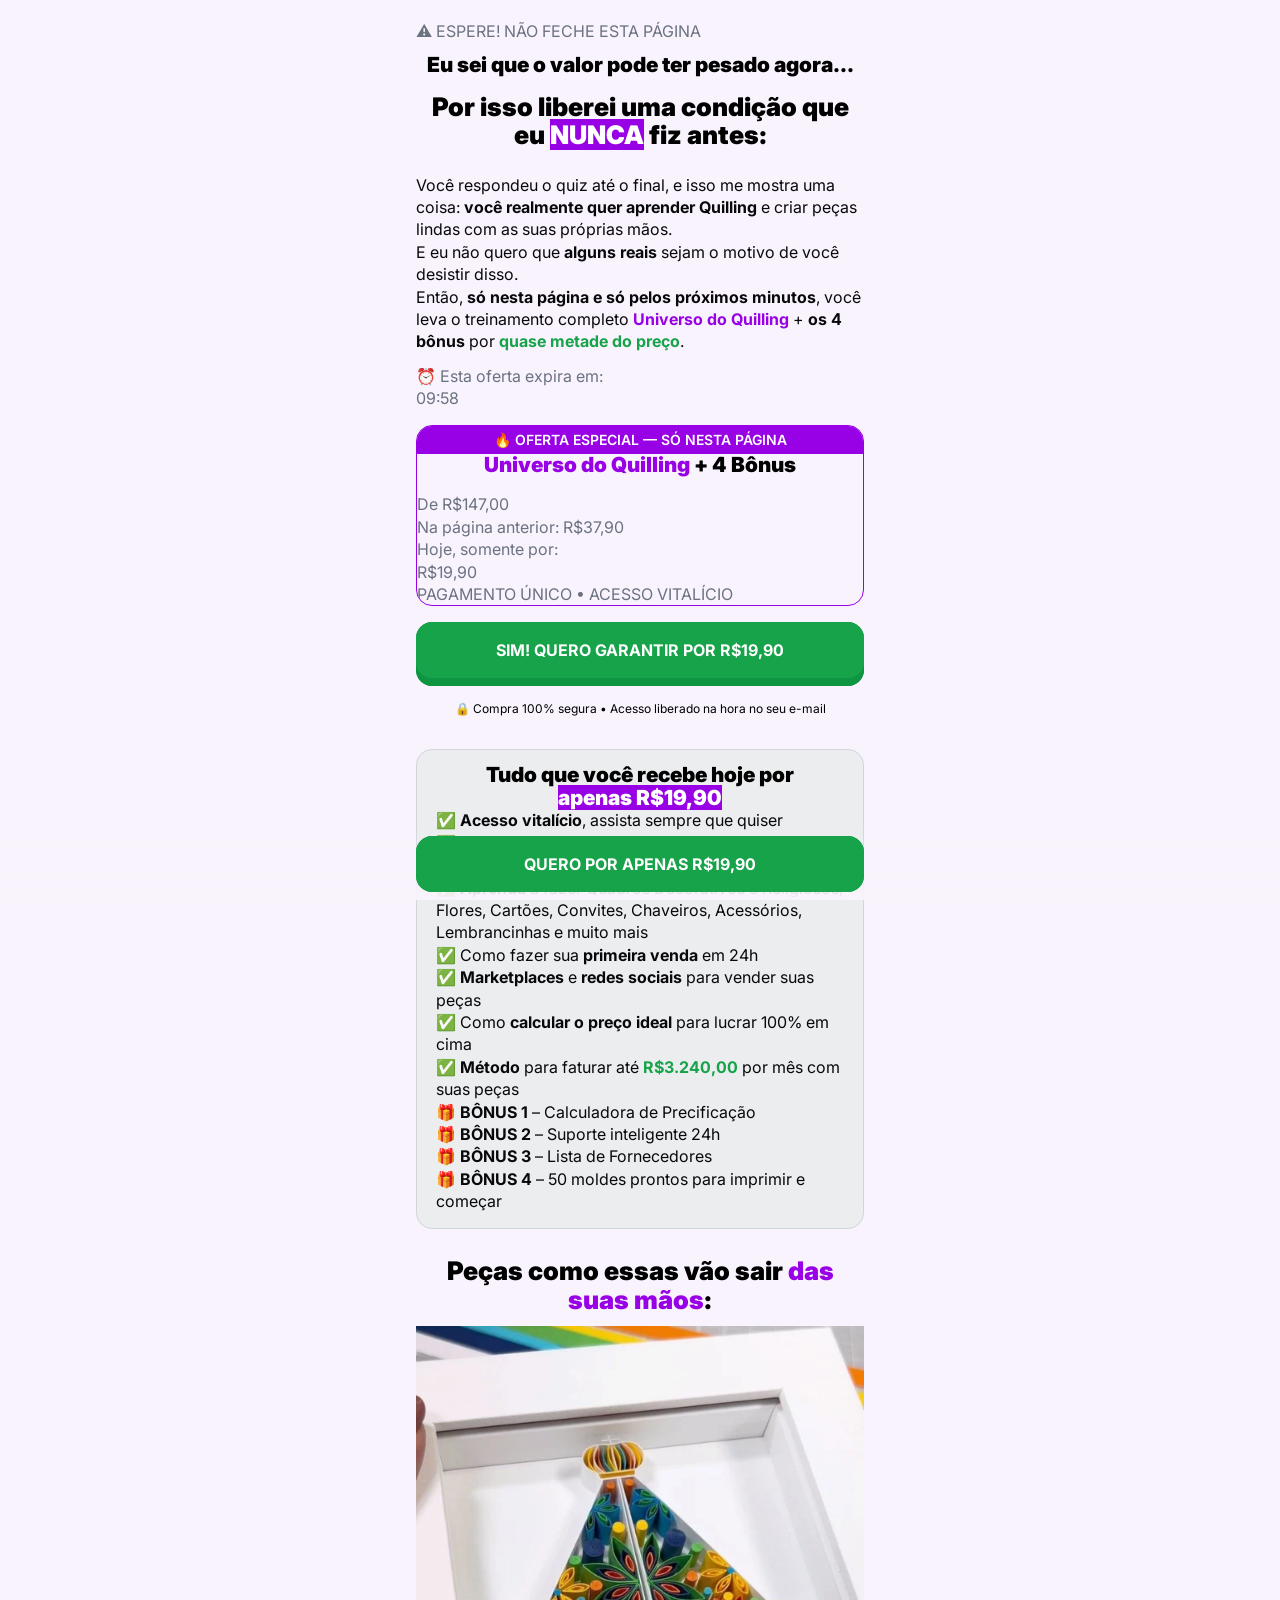
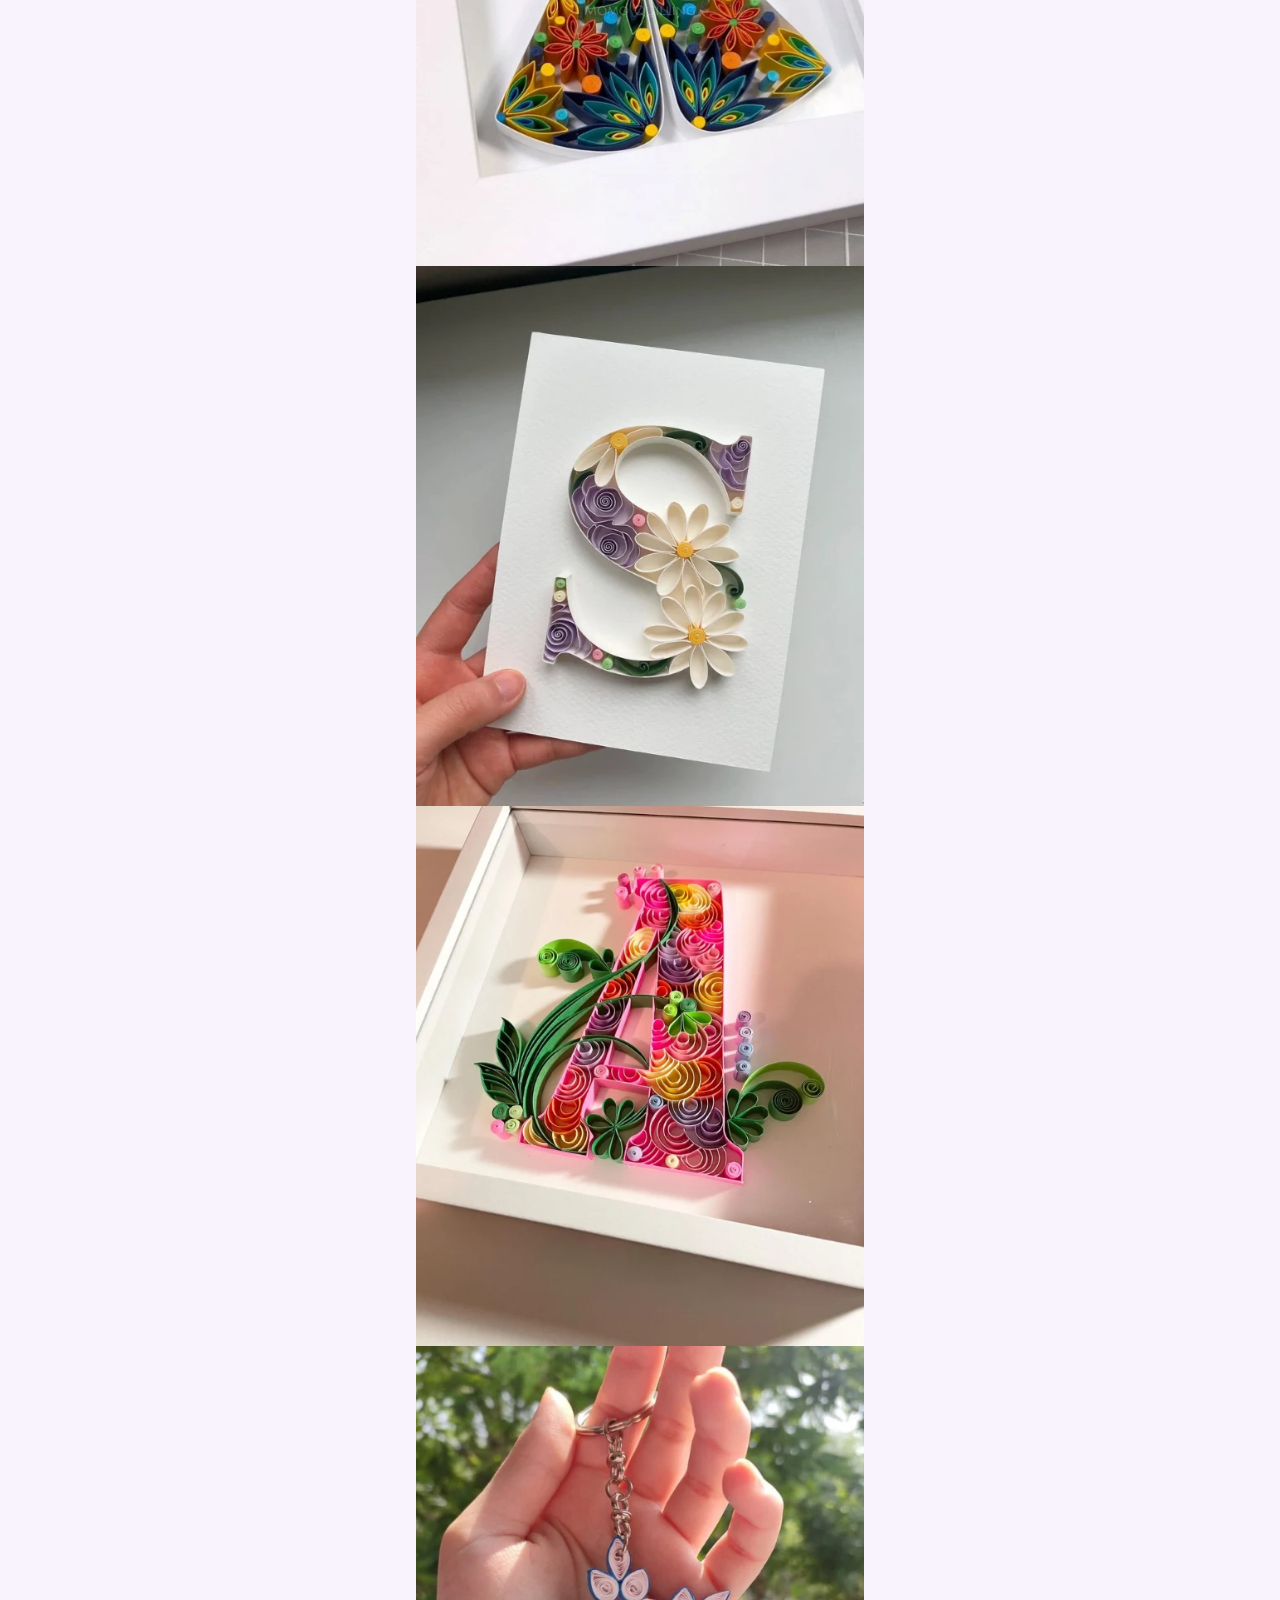
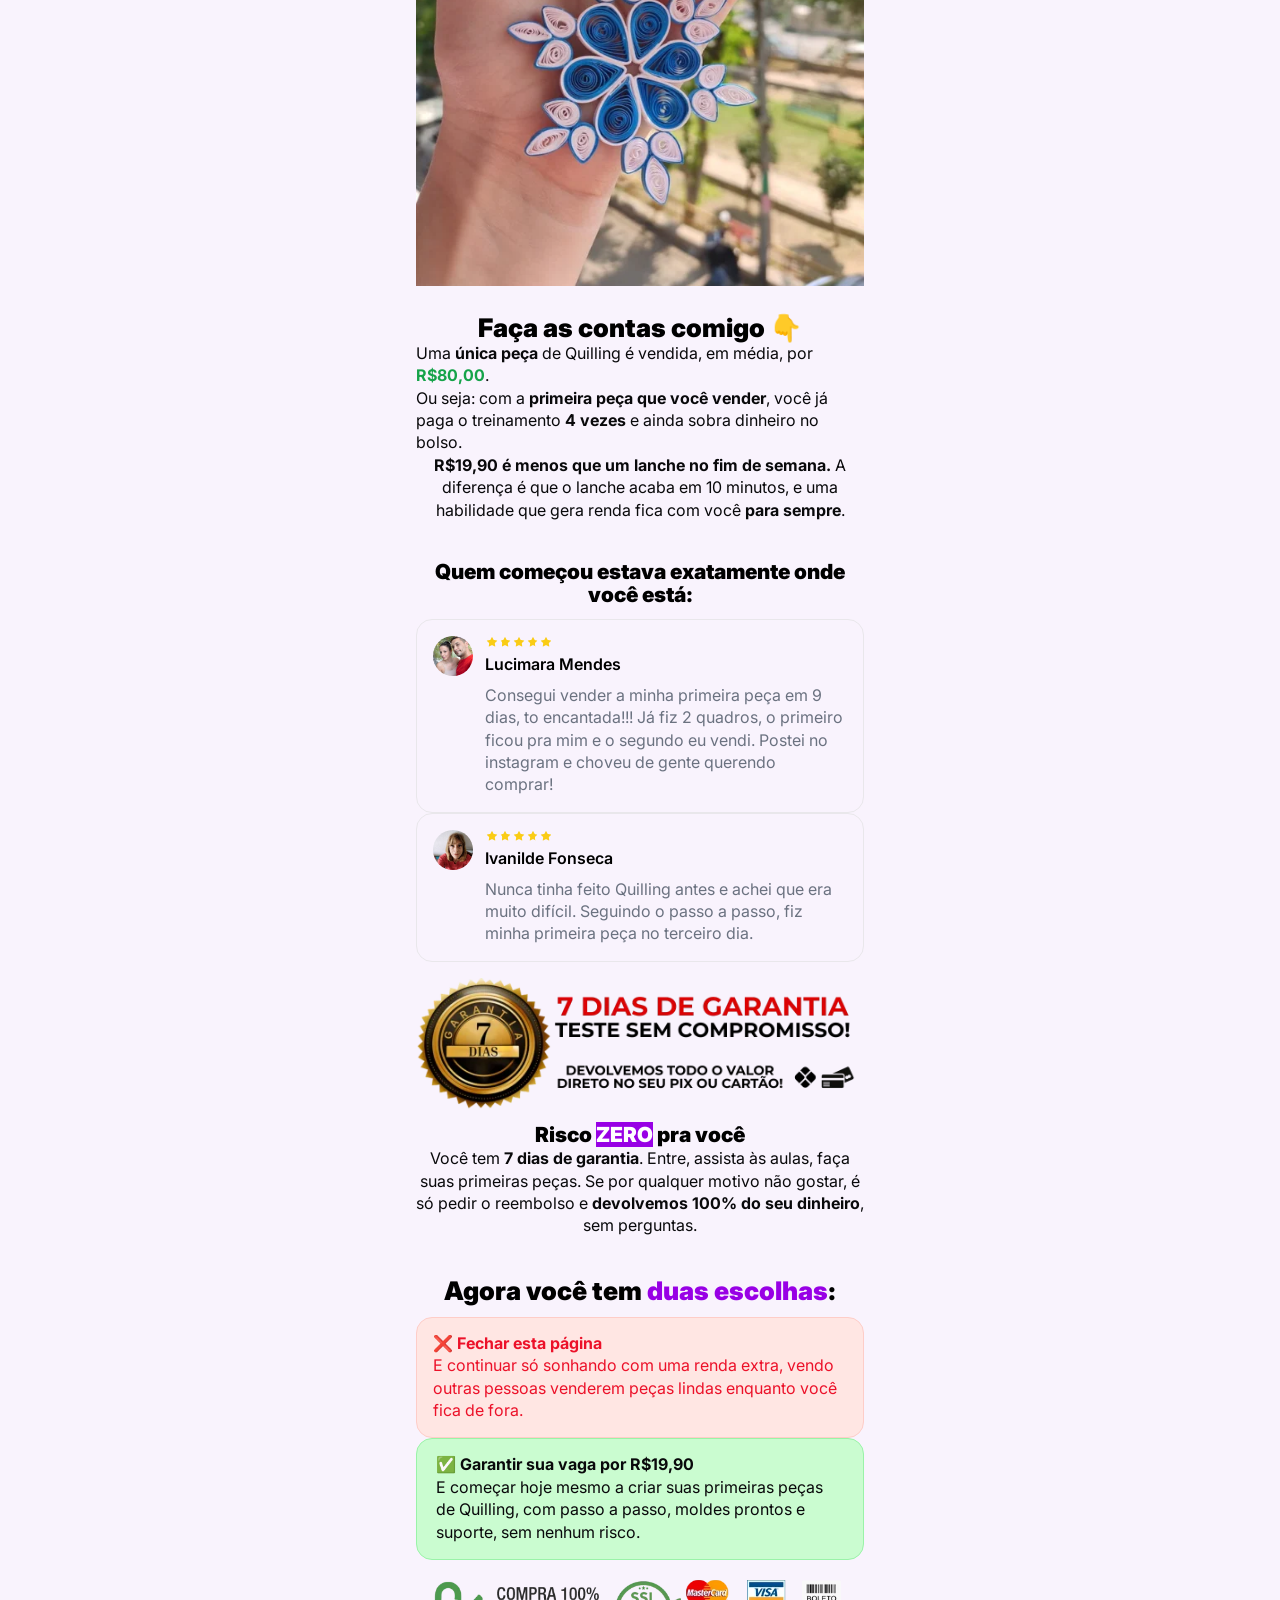
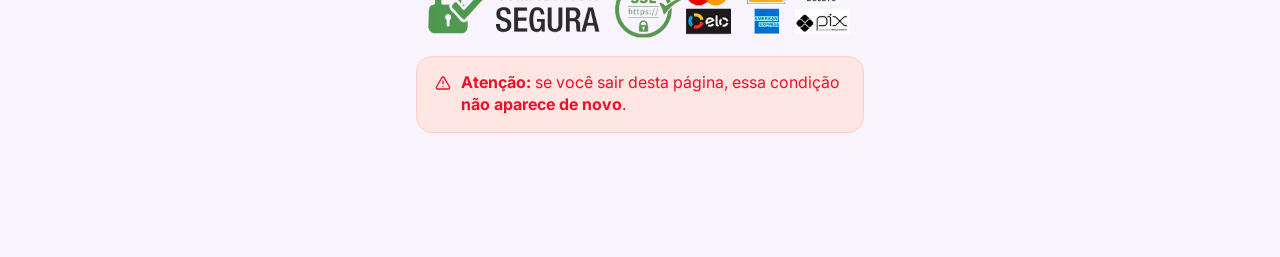
==== oferta-especial.html @ fe7e942d "Add files via upload" ====
<!DOCTYPE html>
<html lang="pt-br">
<head>
  <meta charset="utf-8">
  <meta name="viewport" content="width=device-width, initial-scale=1.0, maximum-scale=1.0, user-scalable=no">
  <meta name="theme-color" content="#ffffff">
  <meta name="robots" content="noindex, nofollow">
  <title>Universo do Quilling — Oferta Especial</title>
  <link rel="icon" href="assets/favicon.png" type="image/png">
  <link rel="apple-touch-icon" href="assets/favicon.png">

  <link rel="preconnect" href="https://fonts.googleapis.com">
  <link rel="preconnect" href="https://fonts.gstatic.com" crossorigin>
  <link href="https://fonts.googleapis.com/css2?family=Inter:wght@300;400;500;600;700;800;900&display=swap" rel="stylesheet">
  <link rel="stylesheet" href="css/style.css">

  <!-- UTMify: pixel -->
  <script>
    window.pixelId = "6a625a33e8670549128c4fbb";
    var a = document.createElement("script");
    a.setAttribute("async", "");
    a.setAttribute("defer", "");
    a.setAttribute("src", "https://cdn.utmify.com.br/scripts/pixel/pixel.js");
    document.head.appendChild(a);
  </script>
</head>
<body>

<main class="quiz">

  <div class="quiz-body">
    <section class="special">

      <div class="warning-bar">⚠️ ESPERE! NÃO FECHE ESTA PÁGINA</div>

      <div class="text">
        <h3>Eu sei que o valor pode ter pesado agora...</h3>
        <div class="space-1"></div>
        <h2>Por isso liberei uma condição que eu <span class="hl">NUNCA</span> fiz antes:</h2>
      </div>

      <div class="text">
        <p>Você respondeu o quiz até o final, e isso me mostra uma coisa: <strong>você realmente quer aprender Quilling</strong> e criar peças lindas com as suas próprias mãos.</p>
        <p>E eu não quero que <strong>alguns reais</strong> sejam o motivo de você desistir disso.</p>
        <p>Então, <strong>só nesta página e só pelos próximos minutos</strong>, você leva o treinamento completo <strong class="theme">Universo do Quilling</strong> + <strong>os 4 bônus</strong> por <strong class="green">quase metade do preço</strong>.</p>
      </div>

      <div class="timer">
        <div class="timer-label">⏰ Esta oferta expira em:</div>
        <div class="timer-clock" id="timer">10:00</div>
      </div>

      <div class="space-1"></div>

      <div class="price special-price">
        <div class="price-featured">🔥 OFERTA ESPECIAL — SÓ NESTA PÁGINA</div>
        <div class="special-price-body">
          <h3><span class="theme">Universo do Quilling</span> + 4 Bônus</h3>
          <div class="space-1"></div>
          <div class="special-price-old">De <span class="strike">R$147,00</span></div>
          <div class="special-price-old">Na página anterior: <span class="strike">R$37,90</span></div>
          <div class="special-price-now">Hoje, somente por:</div>
          <div class="special-price-value"><span>R$</span>19,90</div>
          <div class="special-price-tag">PAGAMENTO ÚNICO • ACESSO VITALÍCIO</div>
        </div>
      </div>

      <div class="space-1"></div>

      <div class="btn-wrap pulse success bubble">
        <a class="btn checkout-link" href="https://checkout.memoriasbordadas.site/VCCL1O8SDAH6"><strong>SIM! QUERO GARANTIR POR R$19,90</strong></a>
      </div>

      <div class="text"><p class="small">🔒 Compra 100% segura • Acesso liberado na hora no seu e-mail</p></div>

      <div class="space-1"></div>

      <div class="alert alert-light">
        <div class="alert-body">
          <h3>Tudo que você recebe hoje por</h3>
          <h3><span class="hl">apenas R$19,90</span></h3>
          <p>✅ <strong>Acesso vitalício</strong>, assista sempre que quiser</p>
          <p>✅ <strong>Vídeo aulas</strong> com o passo a passo completo, do zero, usando o método dos moldes</p>
          <p>✅ <strong>Aprenda</strong> a fazer Quadros Decorativos e Religiosos, Flores, Cartões, Convites, Chaveiros, Acessórios, Lembrancinhas e muito mais</p>
          <p>✅ Como fazer sua <strong>primeira venda</strong> em 24h</p>
          <p>✅ <strong>Marketplaces</strong> e <strong>redes sociais</strong> para vender suas peças</p>
          <p>✅ Como <strong>calcular o preço ideal</strong> para lucrar 100% em cima</p>
          <p>✅ <strong>Método</strong> para faturar até <strong class="green">R$3.240,00</strong> por mês com suas peças</p>
          <p>🎁 <strong>BÔNUS 1</strong> – Calculadora de Precificação</p>
          <p>🎁 <strong>BÔNUS 2</strong> – Suporte inteligente 24h</p>
          <p>🎁 <strong>BÔNUS 3</strong> – Lista de Fornecedores</p>
          <p>🎁 <strong>BÔNUS 4</strong> – 50 moldes prontos para imprimir e começar</p>
        </div>
      </div>

      <div class="space-1"></div>

      <div class="text">
        <h2>Peças como essas vão sair <span class="theme">das suas mãos</span>:</h2>
      </div>

      <div class="pieces-grid">
        <img src="assets/peca-01.webp" alt="Peça de Quilling" width="540" height="540" loading="lazy">
        <img src="assets/peca-03.webp" alt="Peça de Quilling" width="540" height="540" loading="lazy">
        <img src="assets/peca-05.webp" alt="Peça de Quilling" width="540" height="540" loading="lazy">
        <img src="assets/peca-08.webp" alt="Peça de Quilling" width="540" height="540" loading="lazy">
      </div>

      <div class="space-1"></div>

      <div class="text">
        <h2>Faça as contas comigo 👇</h2>
        <p>Uma <strong>única peça</strong> de Quilling é vendida, em média, por <strong class="green">R$80,00</strong>.</p>
        <p>Ou seja: com a <strong>primeira peça que você vender</strong>, você já paga o treinamento <strong>4 vezes</strong> e ainda sobra dinheiro no bolso.</p>
        <p class="center"><strong>R$19,90 é menos que um lanche no fim de semana.</strong> A diferença é que o lanche acaba em 10 minutos, e uma habilidade que gera renda fica com você <strong>para sempre</strong>.</p>
      </div>

      <div class="space-1"></div>

      <div class="text">
        <h3>Quem começou estava exatamente onde você está:</h3>
      </div>

      <div class="quotes-list">
        <div class="quote">
          <img class="quote-avatar" src="assets/dep-lucimara.webp" alt="" width="40" height="40" loading="lazy">
          <div>
            <div class="stars" aria-label="5 estrelas"></div>
            <div class="quote-name">Lucimara Mendes</div>
            <div class="quote-text">Consegui vender a minha primeira peça em 9 dias, to encantada!!! Já fiz 2 quadros, o primeiro ficou pra mim e o segundo eu vendi. Postei no instagram e choveu de gente querendo comprar!</div>
          </div>
        </div>
        <div class="quote">
          <img class="quote-avatar" src="assets/dep-ivanilde.webp" alt="" width="40" height="40" loading="lazy">
          <div>
            <div class="stars" aria-label="5 estrelas"></div>
            <div class="quote-name">Ivanilde Fonseca</div>
            <div class="quote-text">Nunca tinha feito Quilling antes e achei que era muito difícil. Seguindo o passo a passo, fiz minha primeira peça no terceiro dia.</div>
          </div>
        </div>
      </div>

      <div class="space-1"></div>

      <div class="image" style="aspect-ratio: 500 / 150;">
        <img src="assets/garantia.webp" alt="7 dias de garantia — teste sem compromisso" width="500" height="150" loading="lazy">
      </div>

      <div class="text">
        <h3>Risco <span class="hl">ZERO</span> pra você</h3>
        <p class="center">Você tem <strong>7 dias de garantia</strong>. Entre, assista às aulas, faça suas primeiras peças. Se por qualquer motivo não gostar, é só pedir o reembolso e <strong>devolvemos 100% do seu dinheiro</strong>, sem perguntas.</p>
      </div>

      <div class="space-1"></div>

      <div class="text">
        <h2>Agora você tem <span class="theme">duas escolhas</span>:</h2>
      </div>

      <div class="choice">
        <div class="alert alert-danger">
          <div class="alert-body">
            <p><strong>❌ Fechar esta página</strong></p>
            <p>E continuar só sonhando com uma renda extra, vendo outras pessoas venderem peças lindas enquanto você fica de fora.</p>
          </div>
        </div>
        <div class="alert alert-success">
          <div class="alert-body">
            <p><strong>✅ Garantir sua vaga por R$19,90</strong></p>
            <p>E começar hoje mesmo a criar suas primeiras peças de Quilling, com passo a passo, moldes prontos e suporte, sem nenhum risco.</p>
          </div>
        </div>
      </div>

      <div class="space-1"></div>

      <div class="image" style="aspect-ratio: 700 / 100;">
        <img src="assets/pagamento-seguro.webp" alt="Compra 100% segura" width="700" height="100" loading="lazy">
      </div>

      <div class="space-1"></div>

      <div class="alert alert-danger">
        <div class="alert-icon">
          <svg xmlns="http://www.w3.org/2000/svg" width="16" height="16" viewBox="0 0 24 24" fill="none" stroke="currentColor" stroke-width="2" stroke-linecap="round" stroke-linejoin="round" aria-hidden="true"><path d="m21.73 18-8-14a2 2 0 0 0-3.48 0l-8 14A2 2 0 0 0 4 21h16a2 2 0 0 0 1.73-3"/><path d="M12 9v4"/><path d="M12 17h.01"/></svg>
        </div>
        <div class="alert-body">
          <p><strong>Atenção:</strong> se você sair desta página, essa condição <strong>não aparece de novo</strong>.</p>
        </div>
      </div>

    </section>
  </div>

  <div class="quiz-footer-space"></div>

  <!-- Botão fixo -->
  <div class="fixed-cta">
    <div class="fixed-cta-inner">
      <div class="btn-wrap pulse success">
        <a class="btn checkout-link" href="https://checkout.memoriasbordadas.site/VCCL1O8SDAH6"><strong>QUERO POR APENAS R$19,90</strong></a>
      </div>
    </div>
  </div>
</main>

<script>
  (function () {
    "use strict";

    /* ---------- Contador regressivo (não reinicia ao recarregar) ---------- */

    var DURATION = 10 * 60 * 1000;
    var timer = document.getElementById("timer");
    var end = Date.now() + DURATION;

    try {
      var saved = parseInt(sessionStorage.getItem("ofertaEspecialFim"), 10);
      if (saved > Date.now()) end = saved;
      else sessionStorage.setItem("ofertaEspecialFim", end);
    } catch (e) {}

    function pad(n) { return (n < 10 ? "0" : "") + n; }

    function tick() {
      var left = Math.max(0, end - Date.now());
      var s = Math.floor(left / 1000);
      timer.textContent = pad(Math.floor(s / 60)) + ":" + pad(s % 60);
      if (left > 0) setTimeout(tick, 250);
    }
    tick();

    /* ---------- Repassa os parâmetros da URL (UTMs) para o checkout ---------- */

    document.querySelectorAll(".checkout-link").forEach(function (link) {
      link.addEventListener("click", function () {
        var query = window.location.search.replace("?", "");
        if (query && link.href.indexOf("utm_") === -1 && link.href.indexOf(query) === -1) {
          link.href += (link.href.indexOf("?") > -1 ? "&" : "?") + query;
        }
      });
    });
  })();
</script>

<!-- UTMify: UTMs -->
<script src="https://cdn.utmify.com.br/scripts/utms/latest.js" data-utmify-prevent-xcod-sck data-utmify-prevent-subids async defer></script>

</body>
</html>
---- css/style.css ----
/* ==========================================================
   Universo do Quilling — Quiz
   ========================================================== */

:root {
  --theme: #9800E5;
  --theme-10: rgba(152, 0, 229, 0.1);
  --theme-50: rgba(152, 0, 229, 0.5);
  --bg: #F9F3FD;
  --title: #000000;
  --text: #09090b;
  --muted: #6b7280;
  --green: #16a34a;
  --success: #17a34a;
  --success-hover: #2EAC5C;
  --success-dark: #0e9542;
  --line: #e9e7eb;
  --radius: 16px;
  --max: 28rem;
}

*, *::before, *::after { box-sizing: border-box; margin: 0; padding: 0; border: 0 solid; }

html { -webkit-text-size-adjust: 100%; scroll-behavior: smooth; }

body {
  background: var(--bg);
  color: var(--muted);
  font-family: Inter, system-ui, -apple-system, "Segoe UI", Roboto, "Helvetica Neue", Arial, "Noto Sans", sans-serif, "Apple Color Emoji", "Segoe UI Emoji", "Noto Color Emoji";
  font-size: 16px;
  line-height: 1.4;
  -webkit-font-smoothing: antialiased;
  -webkit-tap-highlight-color: transparent;
}

img { display: block; max-width: 100%; }
button { font: inherit; color: inherit; background: none; cursor: pointer; }
a { color: inherit; text-decoration: none; }
[hidden] { display: none !important; }

/* ---------- Estrutura ---------- */

.quiz {
  display: flex;
  flex-direction: column;
  justify-content: space-between;
  gap: 16px;
  min-height: 95vh;
  min-height: 95svh;
  padding: 12px;
}

.quiz-header {
  width: 100%;
  max-width: var(--max);
  margin: 0 auto;
  padding-top: 12px;
}

.quiz-body {
  width: 100%;
  max-width: var(--max);
  margin: 0 auto;
}

.quiz-footer-space { height: 80px; }

/* ---------- Barra de progresso ---------- */

.progress {
  position: relative;
  height: 8px;
  border-radius: 9999px;
  overflow: hidden;
  background: var(--theme-10);
}

.progress-fill {
  height: 100%;
  width: 0;
  background: var(--theme);
  transition: width .7s cubic-bezier(.4, 0, .2, 1);
}

/* ---------- Etapas ---------- */

.step {
  display: none;
  flex-direction: column;
  gap: 6.4px;
  padding: 3.2px 0;
  opacity: 0;
  transition: opacity .2s cubic-bezier(.4, 0, .2, 1);
}

.step.active { display: flex; }
.step.visible { opacity: 1; }

.space-1 { height: 16px; }
.space-2 { height: 32px; }

/* ---------- Texto ---------- */

.text { padding: 12px 0; color: var(--text); word-break: break-word; }

h1, h2, h3 { color: var(--title); font-weight: 900; line-height: 1.1; text-align: center; }
h1 { font-size: 2rem; }
h2 { font-size: 1.6rem; }
h3 { font-size: 1.3rem; }

.text p, .alert p, .question-intro p { text-align: left; }
.step p:not(:first-child) { margin-top: 12px; }
.step[data-step="1"] .text p,
.step[data-step="8"] .text p,
.step[data-step="9"] .text p,
p.center { text-align: center; }

p.blank { height: 0; }
p.small { font-size: .75em; line-height: 22.4px; text-align: center; color: #000; }
p.muted { color: var(--muted); text-align: center; }

strong { font-weight: 700; }
h1 strong, h2 strong, h3 strong { font-weight: 900; }
.w700 { font-weight: 700; }

.theme { color: var(--theme); }
.green { color: var(--green); }
.hl { background: var(--theme); color: #fff; }
.hl-green { background: var(--green); color: #fff; }
.tag-green { background: var(--green); }
.tag-green strong { color: #fff; }

/* ---------- Imagem ---------- */

.image {
  position: relative;
  width: 100%;
  border-radius: var(--radius);
  overflow: hidden;
}

.image img { position: absolute; inset: 0; width: 100%; height: 100%; object-fit: cover; }

/* ---------- Botão ---------- */

.btn-wrap {
  --btn-bg: var(--theme);
  --btn-bg-hover: #A21AE8;
  --btn-shadow: #610993;
  position: relative;
  display: grid;
  transition: transform .2s cubic-bezier(.4, 0, .2, 1);
}

.btn-wrap.success {
  --btn-bg: var(--success);
  --btn-bg-hover: var(--success-hover);
  --btn-shadow: var(--success-dark);
}

.btn-wrap:active { transform: scale(.99); }

.btn-wrap.pulse::before {
  content: "";
  position: absolute;
  inset: 0;
  border-radius: var(--radius);
  background: var(--btn-bg);
  animation: bounceBtn 1s infinite;
  pointer-events: none;
}

.btn {
  position: relative;
  display: flex;
  align-items: center;
  justify-content: center;
  width: 100%;
  min-height: 56px;
  padding: 8.8px 16px;
  border-radius: var(--radius);
  background: var(--btn-bg);
  color: #fff;
  font-size: 16px;
  font-weight: 500;
  line-height: 24px;
  text-align: center;
  transition: background-color .2s cubic-bezier(.4, 0, .2, 1);
}

.btn-wrap.bubble { padding-bottom: 8px; }
.btn-wrap.bubble .btn { box-shadow: 0 8px 0 0 var(--btn-shadow); }

@media (hover: hover) {
  .btn:hover { background: var(--btn-bg-hover); }
}

@keyframes bounceBtn {
  0% { opacity: 1; transform: scaleY(.95); }
  50% { opacity: 0; transform: scaleY(1.3) scaleX(1.04); }
  to { opacity: 0; transform: scaleY(.95); }
}

/* ---------- Pergunta / opções ---------- */

.question-intro { margin: 12px 0 24px; line-height: 1.25; }

.options { display: grid; gap: 8px; margin-bottom: 2px; }

.option {
  display: flex;
  width: 100%;
  text-align: left;
  color: #000;
  background: var(--theme-10);
  border: 1px solid var(--theme-50);
  border-radius: var(--radius);
  overflow: hidden;
  transition: transform .2s cubic-bezier(.4, 0, .2, 1), border-color .2s cubic-bezier(.4, 0, .2, 1);
}

.option.active { border-color: var(--theme); transform: scale(1.02); }

@media (hover: hover) {
  .option:hover { border-color: var(--theme); transform: scale(1.01); }
  .option.active:hover { transform: scale(1.02); }
}

.option-emoji {
  flex: 0 0 3.75rem;
  display: flex;
  align-items: center;
  justify-content: center;
  padding: 8px;
  font-size: 2rem;
  line-height: 48px;
}

.option-label {
  flex: 1;
  align-self: center;
  padding: 12px 12px 12px 0;
  font-size: 1rem;
  line-height: 1.4;
}

.option-icon {
  flex: 0 0 26px;
  align-self: center;
  position: relative;
  width: 26px;
  height: 26px;
  margin-right: 12px;
  background: var(--bg);
  border: 1px solid var(--theme);
  color: var(--theme);
}

.option-icon::after {
  content: "";
  position: absolute;
  top: 50%;
  left: 50%;
  width: 16px;
  height: 16px;
  transform: translate(-50%, -50%);
  background: currentColor;
  -webkit-mask: var(--icon) center / contain no-repeat;
  mask: var(--icon) center / contain no-repeat;
}

.option-icon.arrow {
  border-radius: 9999px;
  --icon: url("data:image/svg+xml,%3Csvg xmlns='http://www.w3.org/2000/svg' viewBox='0 0 24 24' fill='none' stroke='black' stroke-width='1.5' stroke-linecap='round' stroke-linejoin='round'%3E%3Cpath d='m9 18 6-6-6-6'/%3E%3C/svg%3E");
}

.option-icon.arrow::after { margin-left: 1.2px; }

.option-icon.check {
  border-radius: 6px;
  --icon: url("data:image/svg+xml,%3Csvg xmlns='http://www.w3.org/2000/svg' viewBox='0 0 24 24' fill='none' stroke='black' stroke-width='1.5' stroke-linecap='round' stroke-linejoin='round'%3E%3Cpath d='M20 6 9 17l-5-5'/%3E%3C/svg%3E");
}

.option-icon.check::after { opacity: 0; transition: opacity .2s; }
.option.active .option-icon.check::after { opacity: 1; }

/* ---------- Depoimentos / carrossel ---------- */

.slider { position: relative; overflow: hidden; touch-action: pan-y; user-select: none; -webkit-user-select: none; }

.slider-track {
  display: flex;
  align-items: flex-start;
  will-change: transform;
}

.slide { flex: 0 0 auto; margin-right: 8px; }

.slider.quotes .slide { width: 83.06%; }

.quote {
  display: flex;
  align-items: flex-start;
  gap: 12px;
  padding: 16px;
  background: var(--bg);
  border: 1px solid var(--line);
  border-radius: var(--radius);
}

.quote-avatar { flex: 0 0 40px; width: 40px; height: 40px; border-radius: 9999px; object-fit: cover; }

.stars {
  width: 66.4px;
  height: 12px;
  margin-bottom: 4px;
  background: url("data:image/svg+xml,%3Csvg xmlns='http://www.w3.org/2000/svg' viewBox='0 0 24 24' fill='%23facc15'%3E%3Cpath d='M11.525 2.295a.53.53 0 0 1 .95 0l2.31 4.679a2.12 2.12 0 0 0 1.595 1.16l5.166.756a.53.53 0 0 1 .294.904l-3.736 3.638a2.12 2.12 0 0 0-.611 1.878l.882 5.14a.53.53 0 0 1-.771.56l-4.618-2.428a2.12 2.12 0 0 0-1.973 0L6.396 21.01a.53.53 0 0 1-.77-.56l.881-5.139a2.12 2.12 0 0 0-.611-1.879L2.16 9.795a.53.53 0 0 1 .294-.906l5.165-.755a2.12 2.12 0 0 0 1.597-1.16z'/%3E%3C/svg%3E") left center / 13.6px 12px repeat-x;
}

.quote-name { color: #000; font-weight: 600; line-height: 24px; }
.quote-text { padding-top: 8px; }

.slider.carousel { overflow: visible; margin: 0 -12px; }
.slider.carousel .slider-viewport { overflow: hidden; }
.slider.carousel .slide { width: 90%; }

.carousel-item {
  aspect-ratio: 1 / 1;
  border: 1px solid #ddd9df;
  border-radius: 8px;
  overflow: hidden;
}

.carousel-item img { width: 100%; height: 100%; object-fit: cover; pointer-events: none; }

.slider-dots {
  width: 80px;
  height: 8px;
  margin: 16px auto;
  overflow: hidden;
}

.slider-dots-track { display: flex; align-items: center; height: 8px; transition: transform .2s; }

.slider-dots span {
  flex: 0 0 8px;
  width: 8px;
  height: 8px;
  margin: 0 4px;
  border-radius: 50%;
  background: var(--theme);
  opacity: .25;
  transform: scale(0);
  transition: transform .2s, opacity .2s;
}

.slider-dots span.far { transform: scale(.33); }
.slider-dots span.near { transform: scale(.66); }
.slider-dots span.on { transform: scale(1); opacity: 1; }

/* ---------- Carregamento ---------- */

.loading { display: flex; flex-direction: column; gap: 8px; }
.loading-bar-wrap { padding: 4px 0; }

.loading-head {
  display: flex;
  justify-content: space-between;
  padding-bottom: 4px;
  color: #000;
  font-size: 14px;
  font-weight: 600;
  line-height: 20px;
}

.loading-bar { height: 12px; border-radius: 12px; background: var(--line); overflow: hidden; }
.loading-fill { width: 0; height: 100%; border-radius: 12px; background: var(--theme); }
.loading-desc { padding-bottom: 4px; color: var(--text); }
.loading-desc p { text-align: center; }

/* ---------- Alertas ---------- */

.alert {
  display: flex;
  align-items: flex-start;
  gap: 8px;
  padding: 16px;
  border: 1px solid;
  border-radius: var(--radius);
}

.alert-body { flex: 1; margin-top: -2px; padding: 0 3.2px; color: var(--text); }

.alert-success { background: #cafcd0; border-color: #9af3a8; }
.alert-light { background: #ebedef; border-color: #d1d5dc; }
.alert-danger { background: #ffe6e3; border-color: #fecdc8; color: #ec1129; }
.alert-danger .alert-body { padding: 0; color: inherit; }

.alert-icon { flex: 0 0 20px; display: flex; align-items: center; justify-content: center; width: 20px; height: 20px; }

/* ---------- Preço ---------- */

.price {
  background: var(--bg);
  border: 1px solid var(--theme);
  border-radius: var(--radius);
  overflow: hidden;
}

.price-featured {
  padding: 4px 0;
  background: var(--theme);
  color: #fff;
  font-size: 14px;
  font-weight: 600;
  line-height: 20px;
  text-align: center;
}

.price-row { display: flex; align-items: center; gap: 16px; padding: 8px; }
.price-title { flex: 1; padding: 4px; }

.price-box {
  padding: 8px;
  border-radius: 12px;
  background: rgba(233, 231, 235, .75);
  white-space: nowrap;
}

.price-before, .price-after { font-size: 12px; line-height: 1; opacity: .7; }
.price-after { text-align: right; }

.price-value { padding: 3.2px 0; color: #000; font-size: 24px; font-weight: 700; line-height: 1; }
.price-value span { font-size: .6em; }

/* ---------- FAQ ---------- */

.faq-item { padding: 8px 0; border-bottom: 1px solid rgba(221, 217, 223, .6); }
.faq-item:first-child { padding-top: 0; }

.faq-question {
  display: flex;
  align-items: center;
  justify-content: space-between;
  width: 100%;
  padding: 12px 0;
  text-align: left;
}

.faq-question span { color: #000; font-size: 18px; font-weight: 600; line-height: 1.25; }

.faq-icon {
  flex: 0 0 24px;
  width: 24px;
  height: 24px;
  margin-left: 16px;
  opacity: .5;
  background: #38353a;
  -webkit-mask: url("data:image/svg+xml,%3Csvg xmlns='http://www.w3.org/2000/svg' viewBox='0 0 24 24' fill='none' stroke='black' stroke-width='2' stroke-linecap='round' stroke-linejoin='round'%3E%3Cpath d='m6 9 6 6 6-6'/%3E%3C/svg%3E") center / 12px no-repeat;
  mask: url("data:image/svg+xml,%3Csvg xmlns='http://www.w3.org/2000/svg' viewBox='0 0 24 24' fill='none' stroke='black' stroke-width='2' stroke-linecap='round' stroke-linejoin='round'%3E%3Cpath d='m6 9 6 6 6-6'/%3E%3C/svg%3E") center / 12px no-repeat;
  transition: transform .15s, opacity .15s;
}

.faq-item.open .faq-icon { opacity: 1; transform: rotate(180deg); }

.faq-answer { display: grid; grid-template-rows: 0fr; transition: grid-template-rows .15s cubic-bezier(.4, 0, .2, 1); }
.faq-item.open .faq-answer { grid-template-rows: 1fr; }
.faq-answer > div { overflow: hidden; }
.faq-answer-inner { padding-bottom: 12px; }

/* ---------- Botão fixo ---------- */

.fixed-cta {
  position: fixed;
  left: 0;
  bottom: 0;
  z-index: 99;
  width: 100%;
  padding: 8px;
  background: linear-gradient(to top, var(--bg), transparent);
}

.fixed-cta-inner { max-width: var(--max); margin: 0 auto; }

/* ---------- Desktop ---------- */

@media (min-width: 768px) {
  .quiz { gap: 24px; padding: 20px; }
  .slider.carousel { margin: 0; }
}
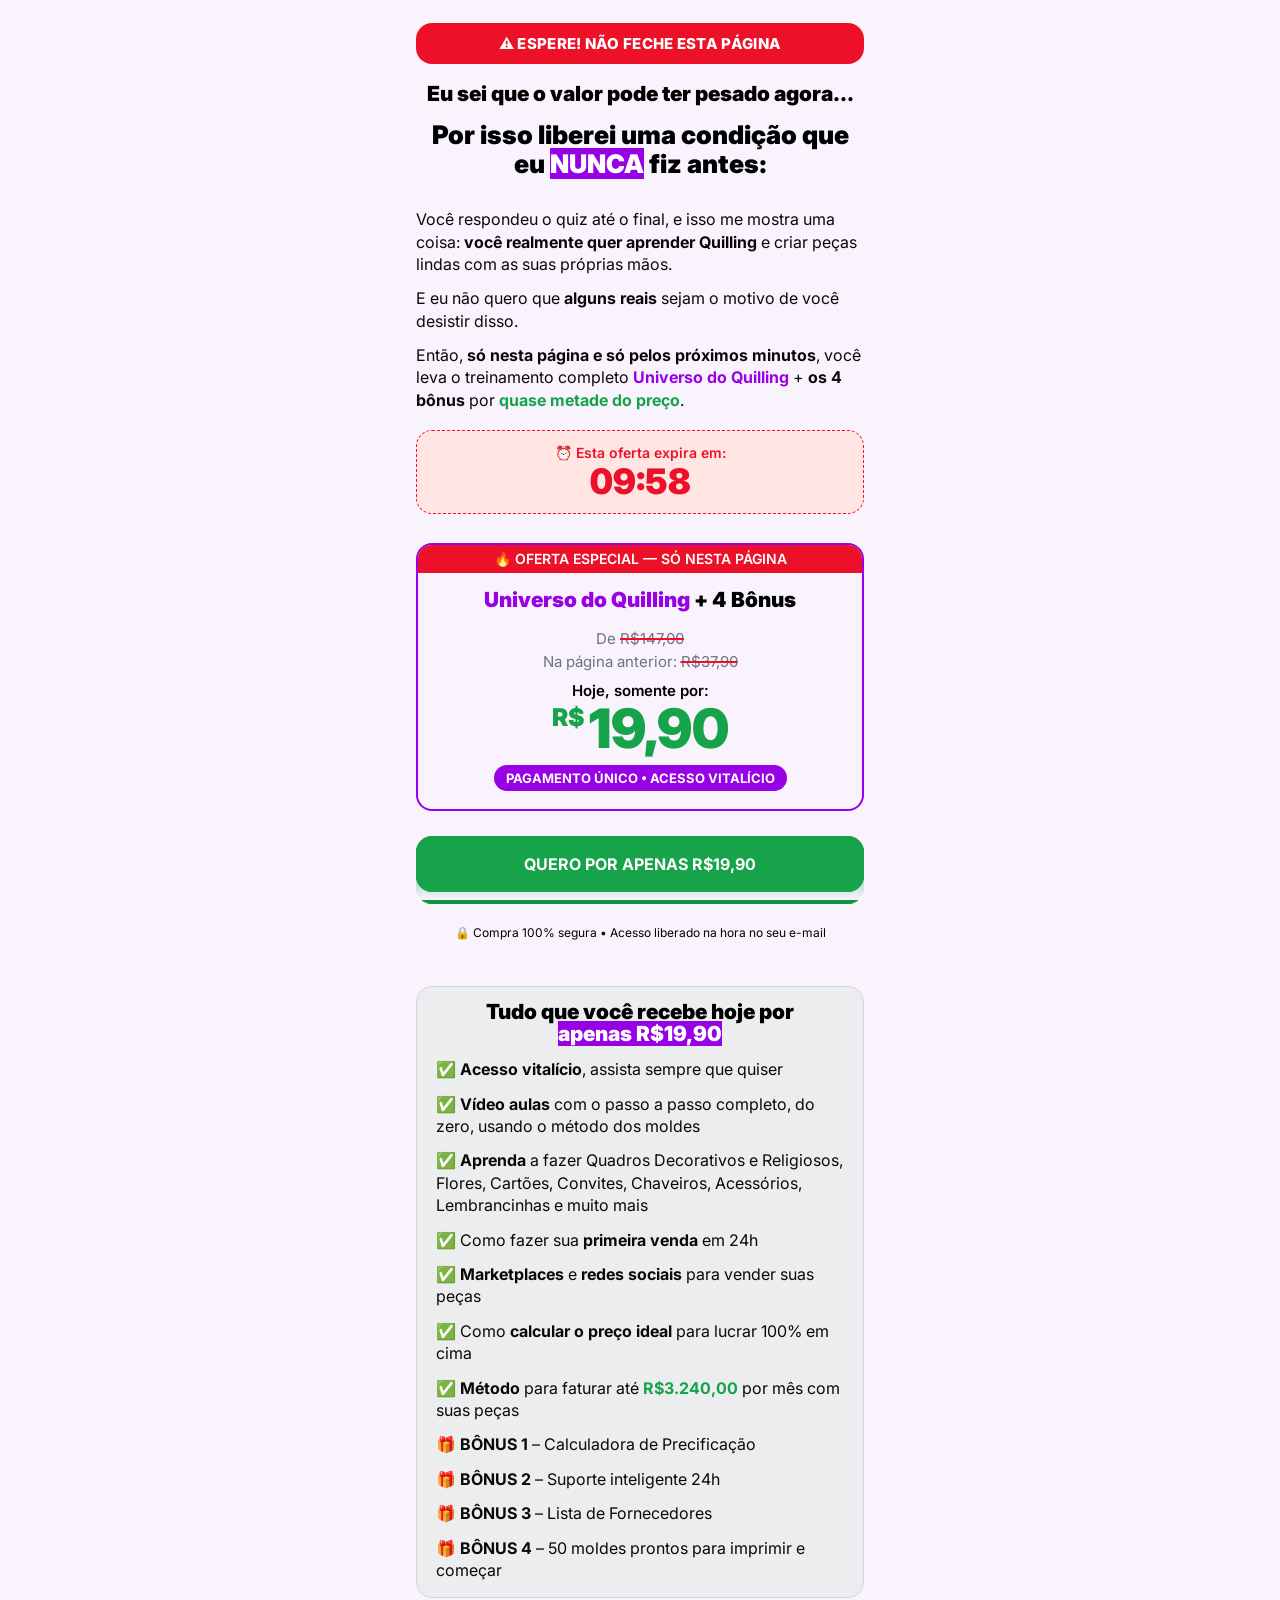
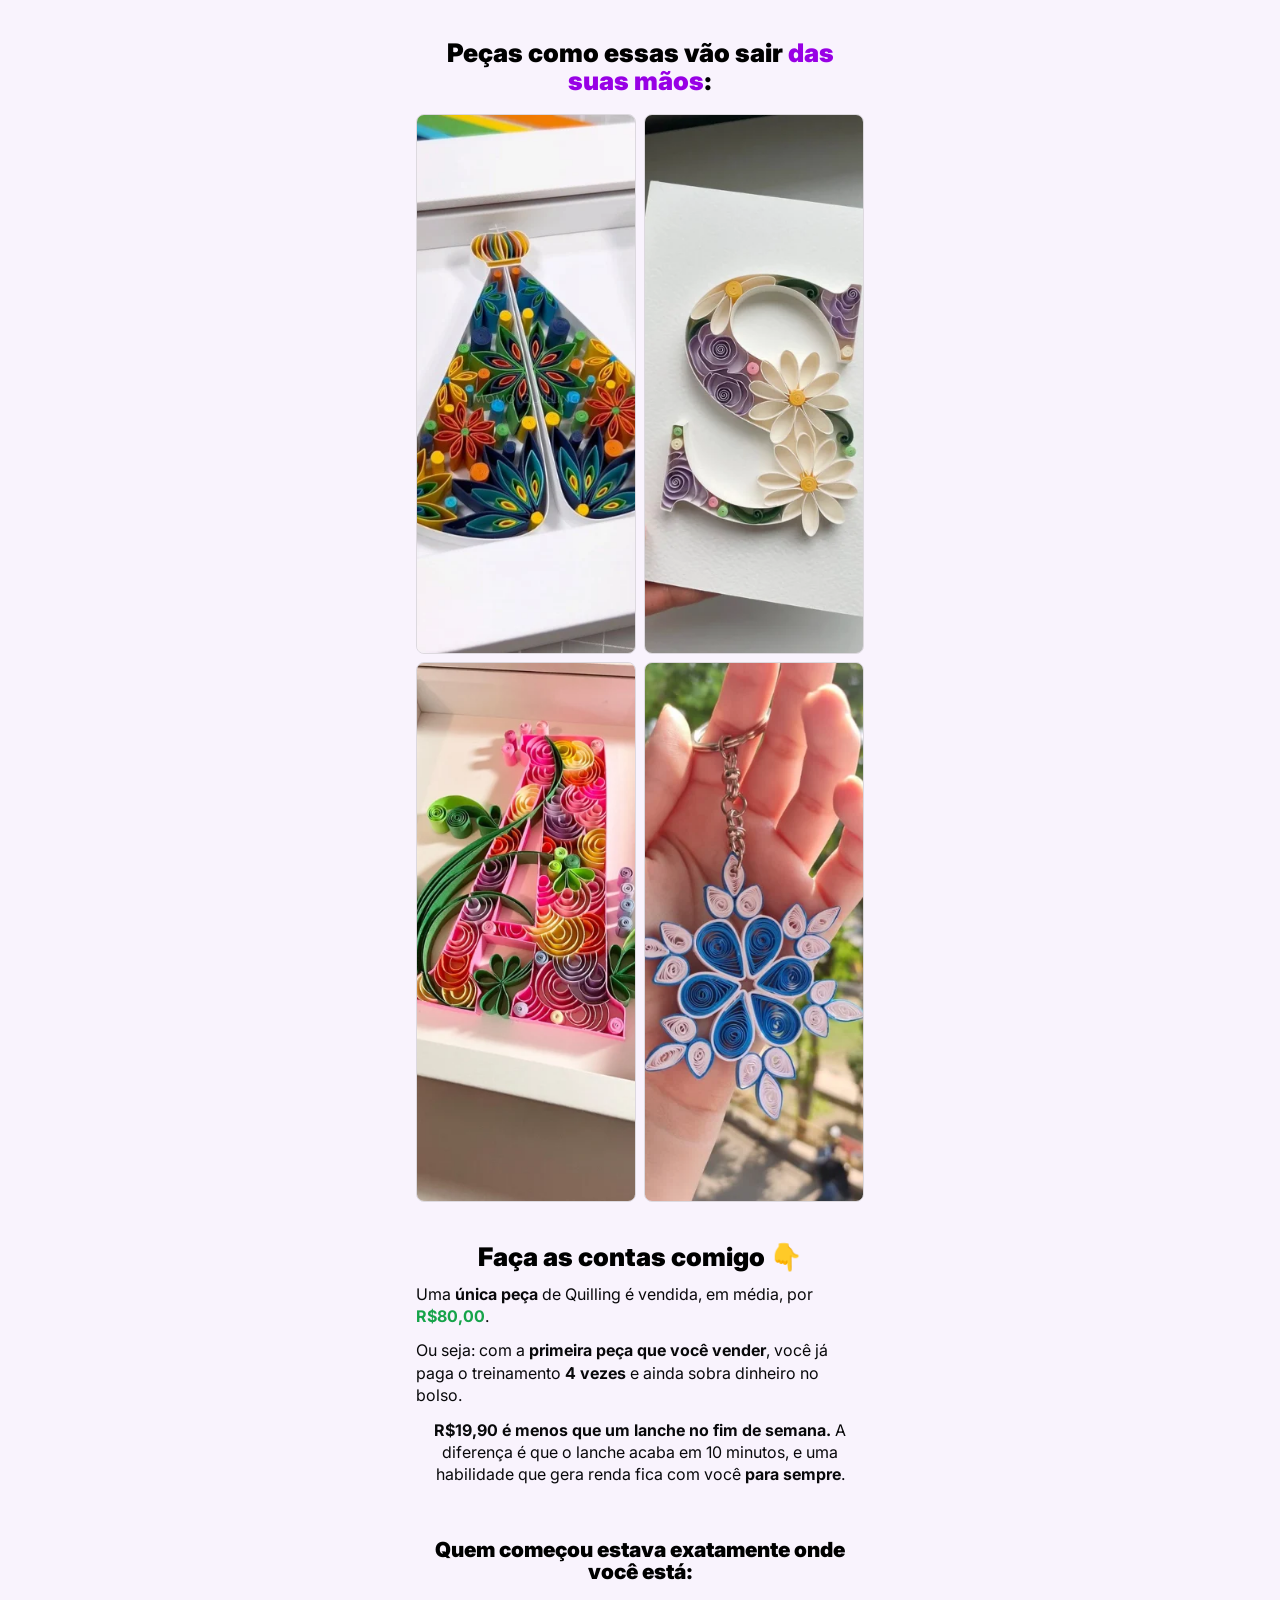
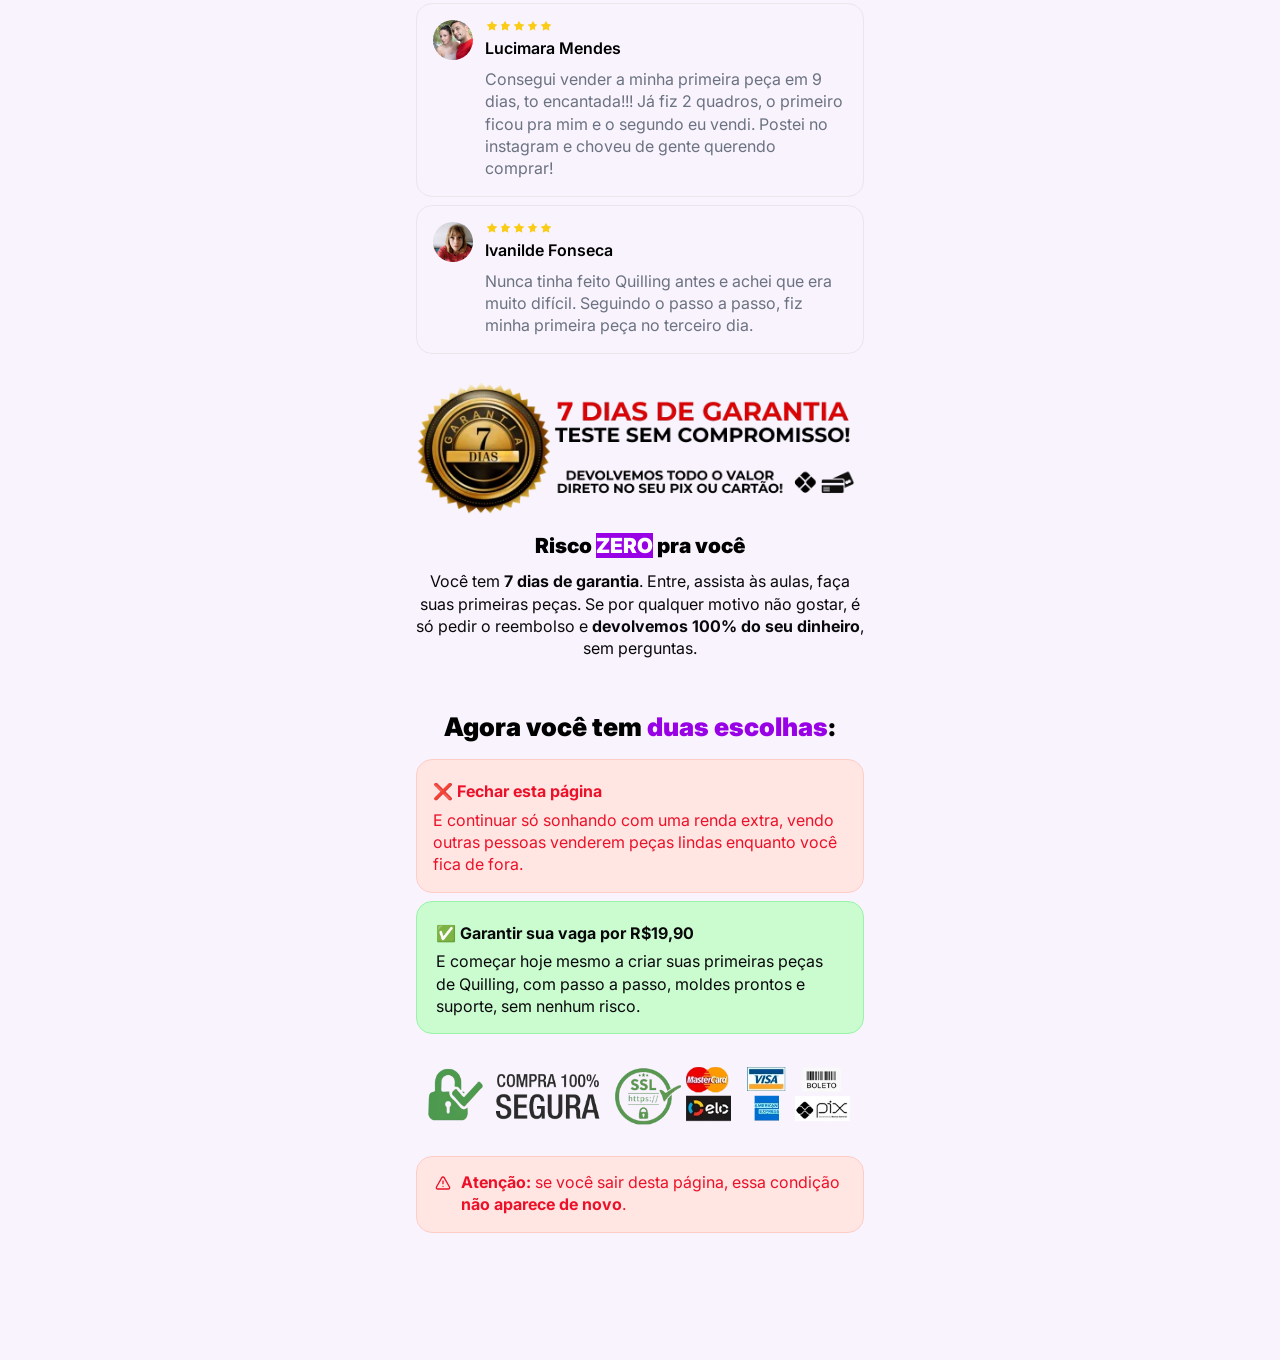
==== commit 46735f23: "Update checkout link in oferta-especial.html" ====
--- a/oferta-especial.html
+++ b/oferta-especial.html
@@ -68,7 +68,7 @@
       <div class="space-1"></div>
 
       <div class="btn-wrap pulse success bubble">
-        <a class="btn checkout-link" href="https://checkout.memoriasbordadas.site/VCCL1O8SDAH6"><strong>SIM! QUERO GARANTIR POR R$19,90</strong></a>
+        <a class="btn checkout-link" href="https://pay.wiapy.com/yicw0m_r-6Q"><strong>SIM! QUERO GARANTIR POR R$19,90</strong></a>
       </div>
 
       <div class="text"><p class="small">🔒 Compra 100% segura • Acesso liberado na hora no seu e-mail</p></div>
--- a/css/style.css
+++ b/css/style.css
@@ -482,6 +482,73 @@
 
 .fixed-cta-inner { max-width: var(--max); margin: 0 auto; }
 
+/* ---------- Oferta especial (back redirect) ---------- */
+
+.special { display: flex; flex-direction: column; gap: 6.4px; padding: 3.2px 0; }
+.special p:not(:first-child) { margin-top: 12px; }
+
+.warning-bar {
+  padding: 10px 12px;
+  border-radius: var(--radius);
+  background: #ec1129;
+  color: #fff;
+  font-size: 15px;
+  font-weight: 800;
+  text-align: center;
+  letter-spacing: .02em;
+  animation: blink 1.2s ease-in-out infinite;
+}
+
+@keyframes blink { 50% { opacity: .75; } }
+
+.strike { text-decoration: line-through; text-decoration-color: #ec1129; text-decoration-thickness: 2px; }
+
+.timer {
+  padding: 12px 16px;
+  border: 1px dashed #ec1129;
+  border-radius: var(--radius);
+  background: #ffe6e3;
+  color: #ec1129;
+  text-align: center;
+}
+
+.timer-label { font-size: 14px; font-weight: 600; }
+.timer-clock { font-size: 2.2rem; font-weight: 900; line-height: 1.1; font-variant-numeric: tabular-nums; }
+
+.special-price { border-width: 2px; text-align: center; }
+.special-price .price-featured { background: #ec1129; }
+.special-price-body { padding: 16px 12px 18px; }
+.special-price-old { color: var(--muted); font-size: 15px; }
+.special-price-old + .special-price-old { margin-top: 2px; }
+.special-price-now { margin-top: 8px; color: #000; font-size: 15px; font-weight: 600; }
+
+.special-price-value {
+  color: var(--green);
+  font-size: 3.4rem;
+  font-weight: 900;
+  line-height: 1;
+}
+
+.special-price-value span { font-size: .45em; vertical-align: .9em; margin-right: 4px; }
+.special-price-tag {
+  display: inline-block;
+  margin-top: 10px;
+  padding: 4px 12px;
+  border-radius: 9999px;
+  background: var(--theme);
+  color: #fff;
+  font-size: 13px;
+  font-weight: 700;
+}
+
+.pieces-grid { display: grid; grid-template-columns: 1fr 1fr; gap: 8px; }
+.pieces-grid img { width: 100%; aspect-ratio: 1 / 1; object-fit: cover; border: 1px solid #ddd9df; border-radius: 8px; }
+
+.choice { display: grid; gap: 8px; }
+.choice .alert-body p { margin-top: 6px; }
+
+.quotes-list { display: grid; gap: 8px; }
+
 /* ---------- Desktop ---------- */
 
 @media (min-width: 768px) {
